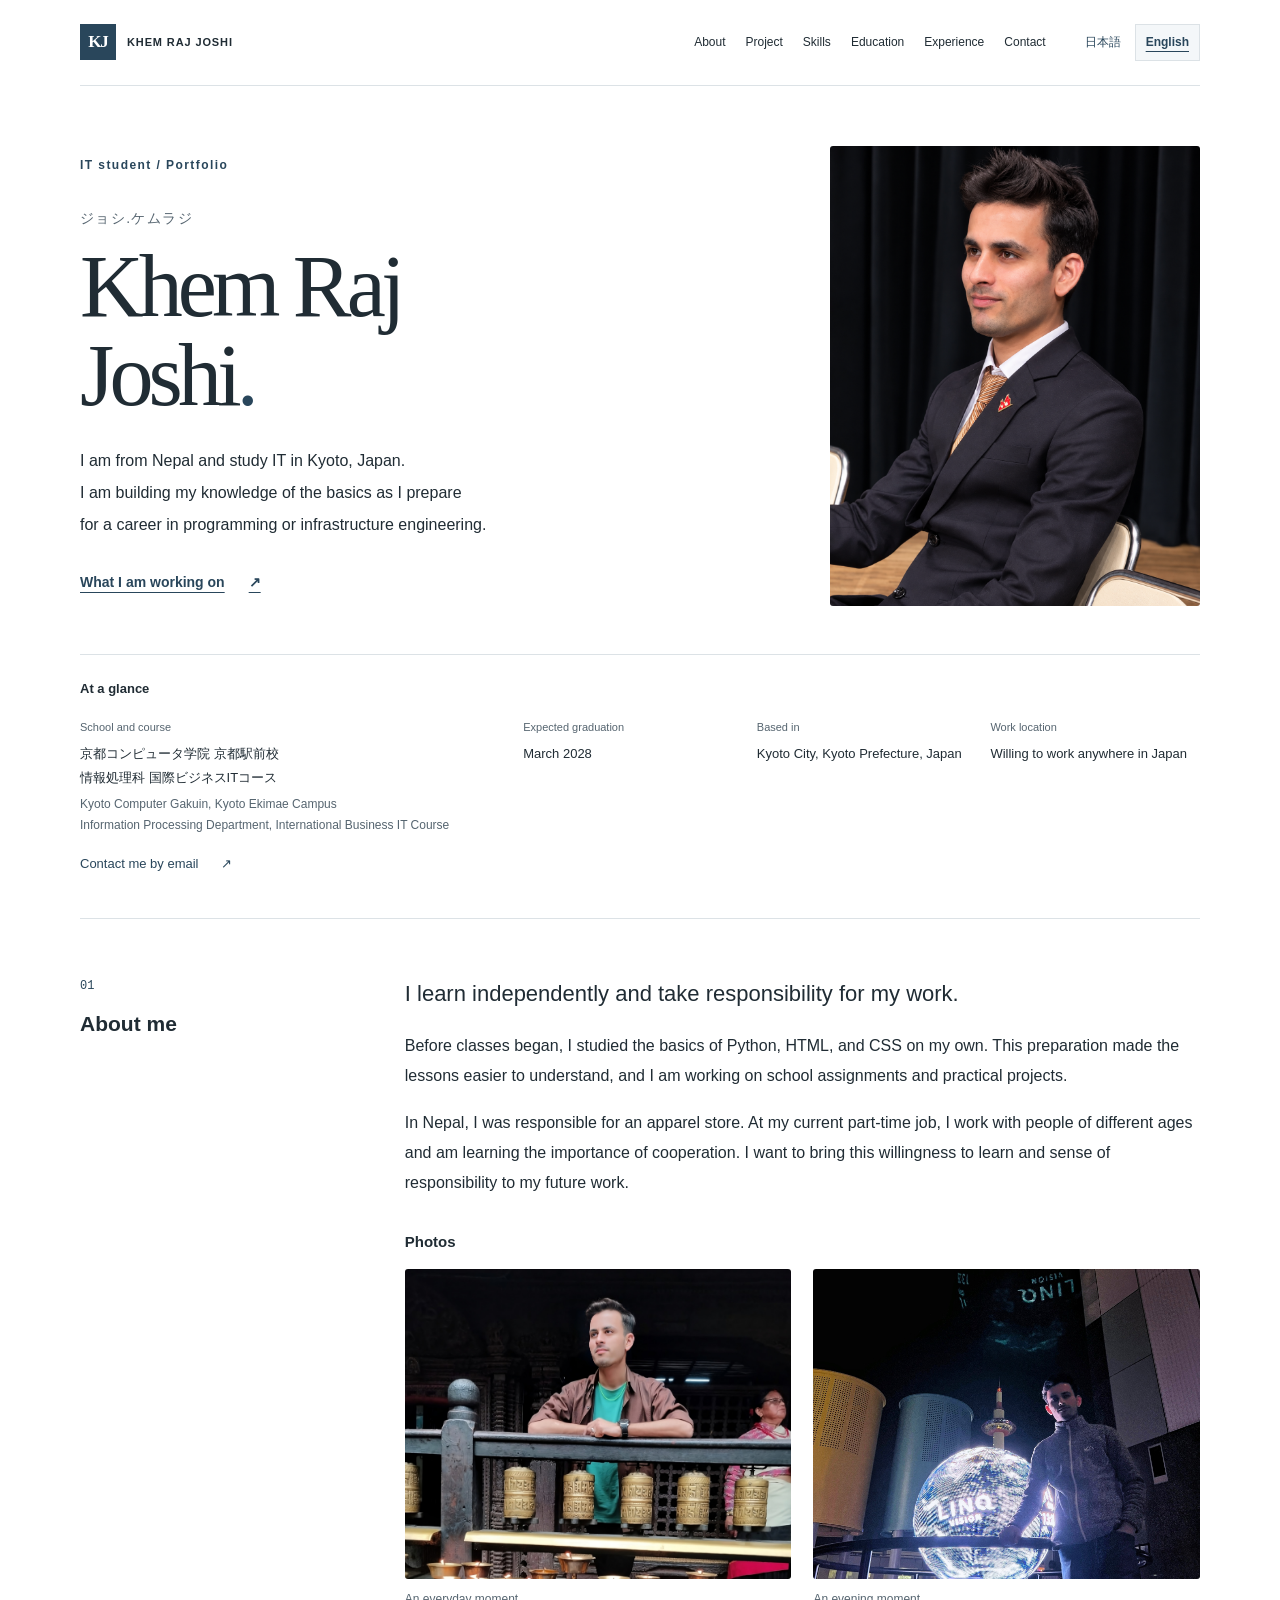
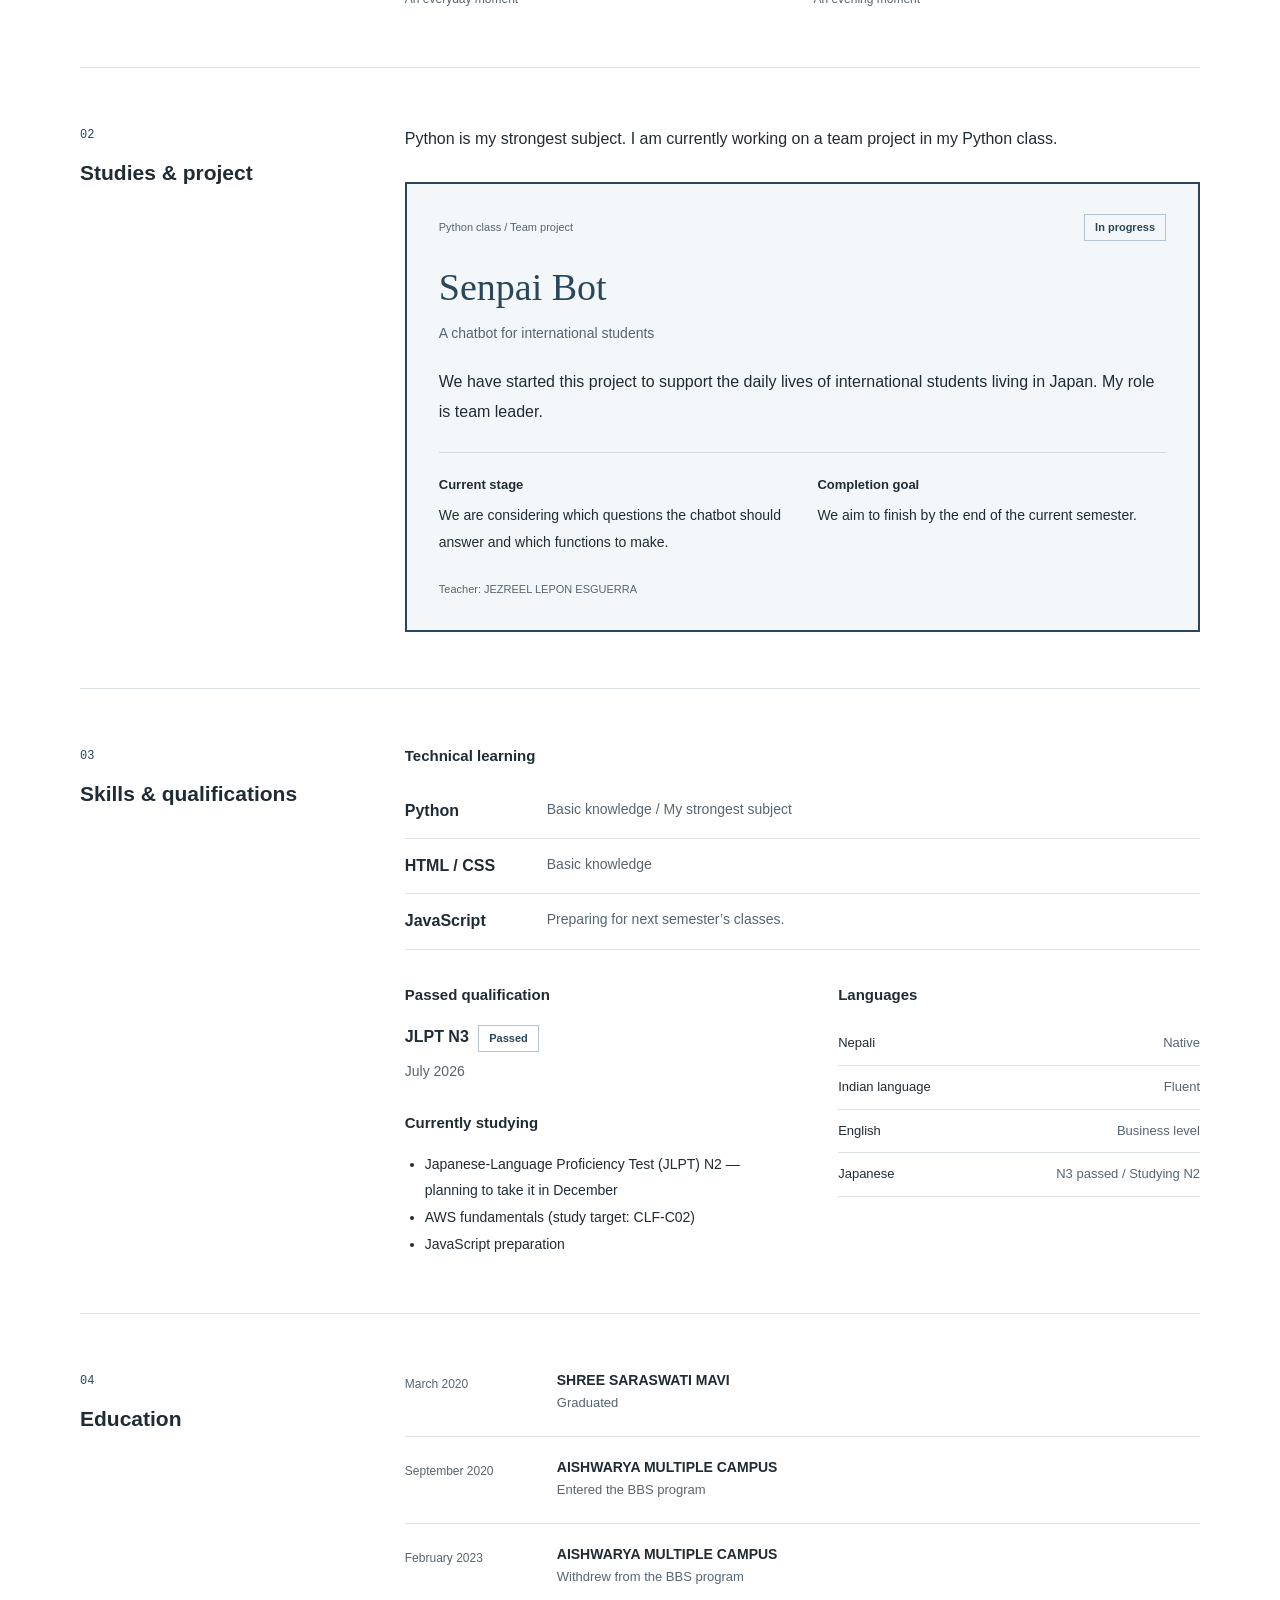
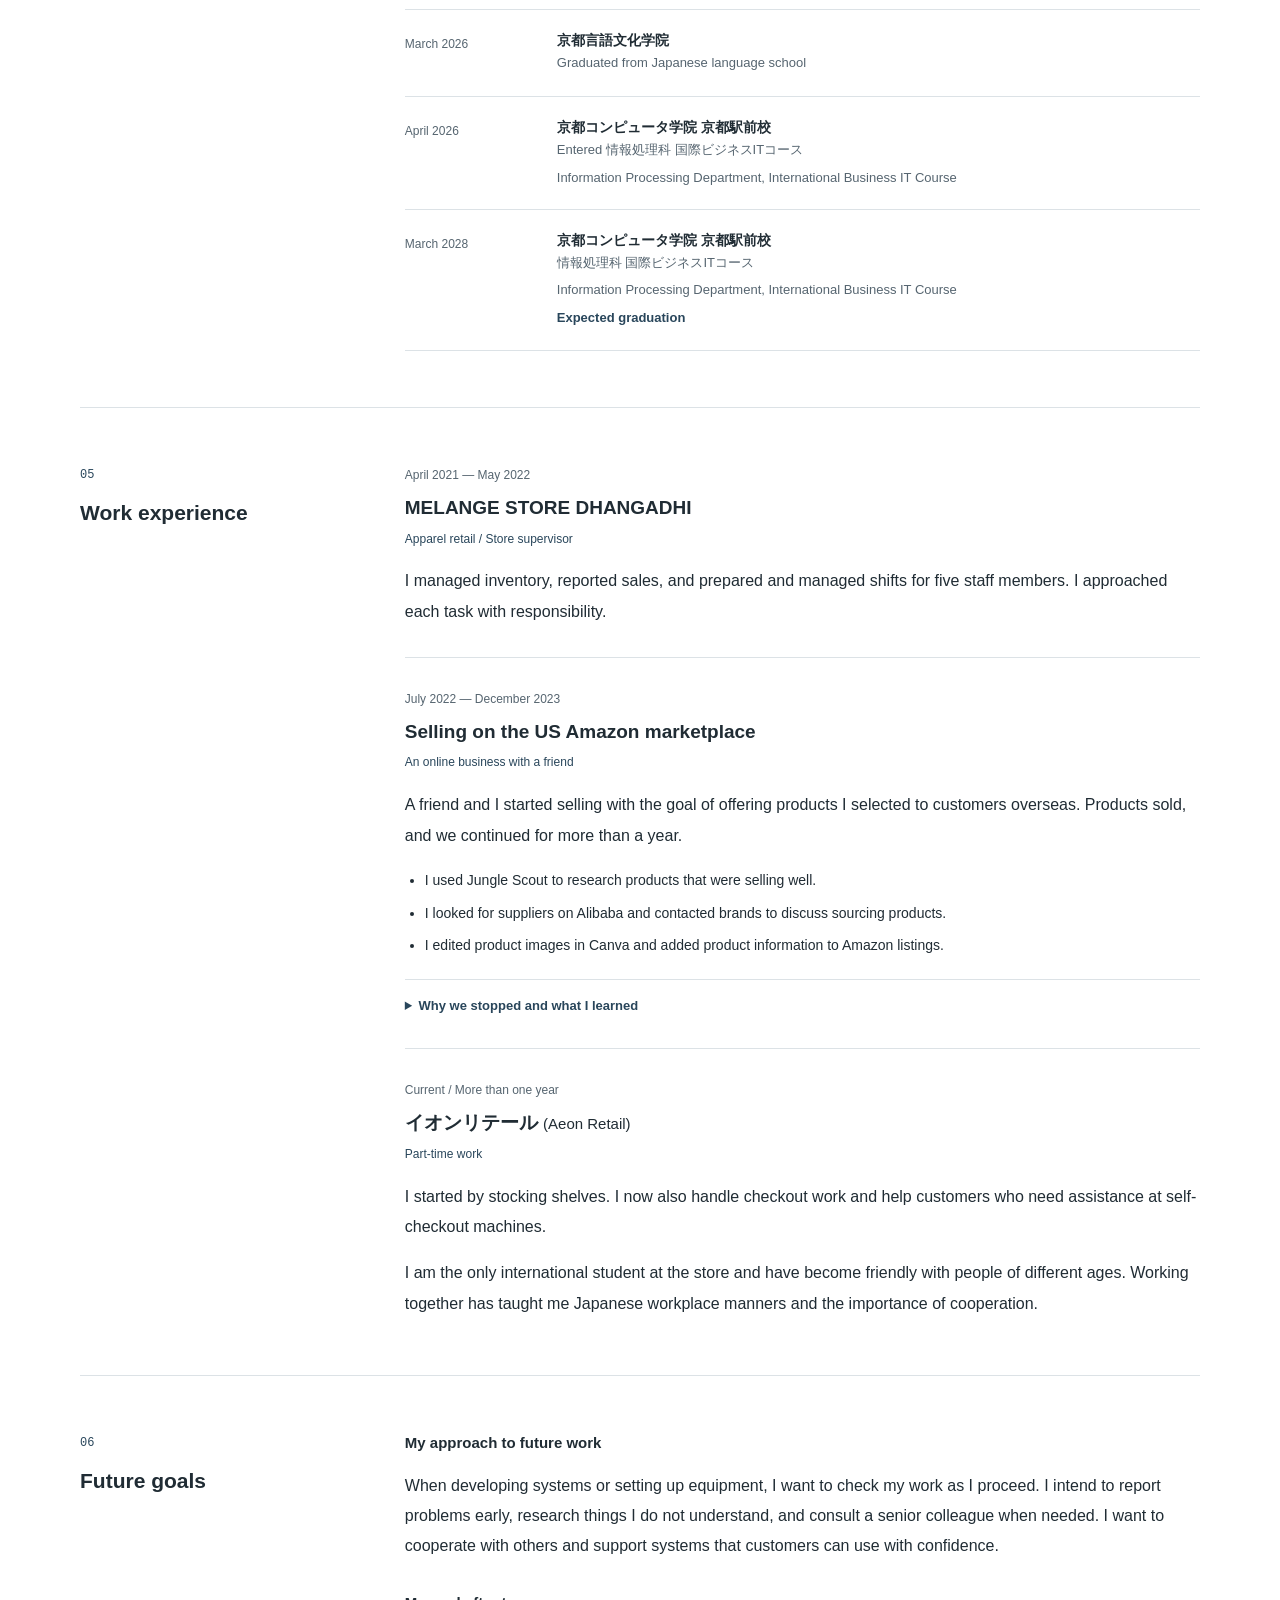
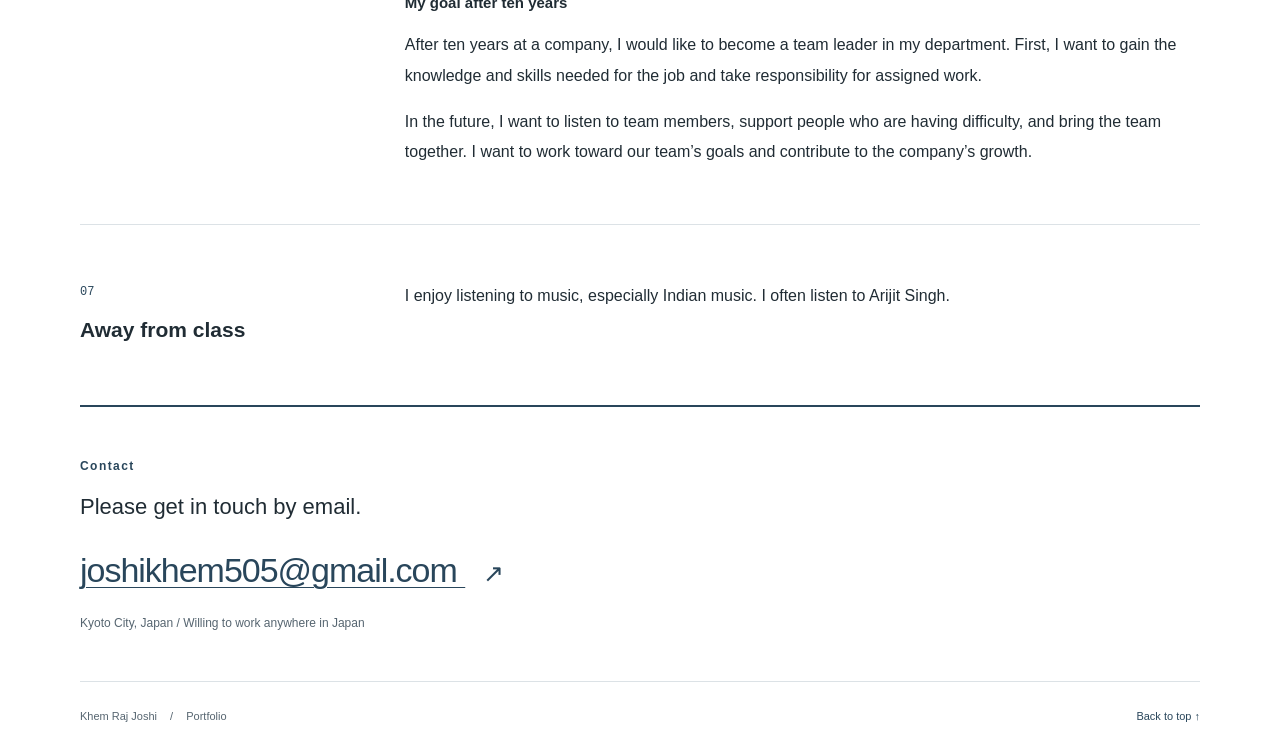
==== english.html @ 2017b7d6 "Add portfolio website" ====
<!DOCTYPE html>
<html lang="en">
<head>
  <meta charset="UTF-8">
  <meta name="viewport" content="width=device-width, initial-scale=1.0">
  <meta name="description" content="Khem Raj Joshi, an IT student in Kyoto. Explore his current learning, Python team project, education, work experience, and career goals.">
  <title>Khem Raj Joshi | Portfolio</title>
  <link rel="icon" href="data:,">
  <link rel="stylesheet" href="style.css">
  <script src="script.js" defer></script>
</head>
<body id="top">
  <a class="skip-link" href="#main">Skip to main content</a>


  <header class="site-header container">
    <a class="site-name" href="#top" aria-label="Khem Raj Joshi: back to top">
      <span class="name-mark" aria-hidden="true">KJ</span>
      <span>KHEM RAJ JOSHI</span>
    </a>
    <div class="header-tools">
      <nav class="language-switch" aria-label="Page language">
        <a href="index.html" lang="ja" hreflang="ja">日本語</a>
        <a href="english.html" lang="en" hreflang="en" aria-current="page">English</a>
      </nav>
      <button class="menu-toggle" type="button" aria-expanded="false" aria-controls="site-navigation">Menu</button>
    </div>
    <nav class="site-nav" id="site-navigation" aria-label="Main navigation">
      <a href="#about">About</a>
      <a href="#project">Project</a>
      <a href="#skills">Skills</a>
      <a href="#education">Education</a>
      <a href="#experience">Experience</a>
      <a href="#contact">Contact</a>
    </nav>
  </header>

  <main id="main" class="container">

    <section class="profile" aria-labelledby="profile-title">
      <div class="profile-introduction">
        <p class="eyebrow">IT student / Portfolio</p>
        <p class="name-reading" lang="ja">ジョシ.ケムラジ</p>
        <h1 id="profile-title">Khem Raj<br>Joshi<span class="name-dot">.</span></h1>
        <p class="profile-description">I am from Nepal and study IT in Kyoto, Japan.<br>I am building my knowledge of the basics as I prepare<br class="desktop-break"> for a career in programming or infrastructure engineering.</p>
        <a class="text-link" href="#project">What I am working on <span aria-hidden="true">↗</span></a>
      </div>

      <figure class="profile-photo">
        <img src="images/profile.png" alt="Khem Raj Joshi wearing a suit" width="1086" height="1448">
      </figure>
    </section>

    <aside class="profile-note" aria-label="Current profile">
      <p class="note-heading">At a glance</p>
      <dl>
        <div><dt>School and course</dt><dd><span lang="ja">京都コンピュータ学院 京都駅前校</span><br><span lang="ja">情報処理科 国際ビジネスITコース</span><span class="school-translation">Kyoto Computer Gakuin, Kyoto Ekimae Campus<br>Information Processing Department, International Business IT Course</span></dd></div>
        <div><dt>Expected graduation</dt><dd><time datetime="2028-03">March 2028</time></dd></div>
        <div><dt>Based in</dt><dd>Kyoto City, Kyoto Prefecture, Japan</dd></div>
        <div><dt>Work location</dt><dd>Willing to work anywhere in Japan</dd></div>
      </dl>
      <a href="#contact" class="profile-contact">Contact me by email <span aria-hidden="true">↗</span></a>
    </aside>


    <section class="section about" id="about" aria-labelledby="about-title">
      <div class="section-heading"><span class="section-number" aria-hidden="true">01</span><h2 id="about-title">About me</h2></div>
      <div class="section-content">
        <p class="section-lead">I learn independently and take responsibility for my work.</p>
        <p>Before classes began, I studied the basics of Python, HTML, and CSS on my own. This preparation made the lessons easier to understand, and I am working on school assignments and practical projects.</p>
        <p>In Nepal, I was responsible for an apparel store. At my current part-time job, I work with people of different ages and am learning the importance of cooperation. I want to bring this willingness to learn and sense of responsibility to my future work.</p>

        <h3 class="subheading photo-heading">Photos</h3>
        <div class="photo-gallery">
          <figure>
            <img src="images/personal-01.jpeg" alt="Khem Raj Joshi standing behind a railing" width="2048" height="1536" loading="lazy">
            <figcaption>An everyday moment</figcaption>
          </figure>
          <figure>
            <img class="night-photo" src="images/personal-02.jpg" alt="Khem Raj Joshi beside an illuminated globe at night" width="1536" height="2048" loading="lazy">
            <figcaption>An evening moment</figcaption>
          </figure>
        </div>
      </div>
    </section>

    <section class="section" id="project" aria-labelledby="project-title">
      <div class="section-heading"><span class="section-number" aria-hidden="true">02</span><h2 id="project-title">Studies &amp; project</h2></div>
      <div class="section-content">
        <p>Python is my strongest subject. I am currently working on a team project in my Python class.</p>

        <article class="project" aria-labelledby="senpai-title">
          <div class="project-top"><p class="project-category">Python class / Team project</p><span class="status-label">In progress</span></div>
          <h3 id="senpai-title">Senpai Bot</h3>
          <p class="project-subtitle">A chatbot for international students</p>
          <p>We have started this project to support the daily lives of international students living in Japan. My role is team leader.</p>
          <div class="project-stages">
            <div><h4>Current stage</h4><p>We are considering which questions the chatbot should answer and which functions to make.</p></div>
            <div><h4>Completion goal</h4><p>We aim to finish by the end of the current semester.</p></div>
          </div>
          <p class="project-teacher">Teacher: JEZREEL LEPON ESGUERRA</p>
        </article>
      </div>
    </section>

    <section class="section" id="skills" aria-labelledby="skills-title">
      <div class="section-heading"><span class="section-number" aria-hidden="true">03</span><h2 id="skills-title">Skills &amp; qualifications</h2></div>
      <div class="section-content">
        <h3 class="subheading">Technical learning</h3>
        <dl class="skill-list">
          <div><dt>Python</dt><dd>Basic knowledge / My strongest subject</dd></div>
          <div><dt>HTML / CSS</dt><dd>Basic knowledge</dd></div>
          <div><dt>JavaScript</dt><dd>Preparing for next semester’s classes.</dd></div>
        </dl>
        <div class="skills-columns">
          <div>

            <h3 class="subheading">Passed qualification</h3>
            <p class="qualification">JLPT N3 <span class="small-label">Passed</span></p>
            <p class="muted"><time datetime="2026-07">July 2026</time></p>
            <h3 class="subheading study-heading">Currently studying</h3>
            <ul class="simple-list"><li>Japanese-Language Proficiency Test (JLPT) N2 — planning to take it in December</li><li>AWS fundamentals (study target: CLF-C02)</li><li>JavaScript preparation</li></ul>
          </div>
          <div>
            <h3 class="subheading">Languages</h3>
            <dl class="language-list">
              <div><dt>Nepali</dt><dd>Native</dd></div>
              <div><dt>Indian language</dt><dd>Fluent</dd></div>
              <div><dt>English</dt><dd>Business level</dd></div>
              <div><dt>Japanese</dt><dd>N3 passed / Studying N2</dd></div>
            </dl>
          </div>
        </div>
      </div>
    </section>

    <section class="section" id="education" aria-labelledby="education-title">
      <div class="section-heading"><span class="section-number" aria-hidden="true">04</span><h2 id="education-title">Education</h2></div>
      <div class="section-content">
        <ol class="education-list">
          <li><time datetime="2020-03">March 2020</time><div><h3>SHREE SARASWATI MAVI</h3><p>Graduated</p></div></li>
          <li><time datetime="2020-09">September 2020</time><div><h3>AISHWARYA MULTIPLE CAMPUS</h3><p>Entered the BBS program</p></div></li>
          <li><time datetime="2023-02">February 2023</time><div><h3>AISHWARYA MULTIPLE CAMPUS</h3><p>Withdrew from the BBS program</p></div></li>
          <li><time datetime="2026-03">March 2026</time><div><h3 lang="ja">京都言語文化学院</h3><p>Graduated from Japanese language school</p></div></li>
          <li><time datetime="2026-04">April 2026</time><div><h3 lang="ja">京都コンピュータ学院 京都駅前校</h3><p>Entered <span lang="ja">情報処理科 国際ビジネスITコース</span></p><p class="school-translation">Information Processing Department, International Business IT Course</p></div></li>
          <li class="education-future"><time datetime="2028-03">March 2028</time><div><h3 lang="ja">京都コンピュータ学院 京都駅前校</h3><p><span lang="ja">情報処理科 国際ビジネスITコース</span></p><p class="school-translation">Information Processing Department, International Business IT Course</p><p><strong>Expected graduation</strong></p></div></li>
        </ol>
      </div>
    </section>


    <section class="section experience" id="experience" aria-labelledby="experience-title">
      <div class="section-heading"><span class="section-number" aria-hidden="true">05</span><h2 id="experience-title">Work experience</h2></div>
      <div class="section-content">
        <article class="experience-item">
          <p class="experience-date"><time datetime="2021-04">April 2021</time> — <time datetime="2022-05">May 2022</time></p>
          <h3>MELANGE STORE DHANGADHI</h3>
          <p class="experience-role">Apparel retail / Store supervisor</p>
          <p>I managed inventory, reported sales, and prepared and managed shifts for five staff members. I approached each task with responsibility.</p>
        </article>
        <article class="experience-item">
          <p class="experience-date"><time datetime="2022-07">July 2022</time> — <time datetime="2023-12">December 2023</time></p>
          <h3>Selling on the US Amazon marketplace</h3>
          <p class="experience-role">An online business with a friend</p>
          <p>A friend and I started selling with the goal of offering products I selected to customers overseas. Products sold, and we continued for more than a year.</p>
          <ul class="business-actions">
            <li>I used Jungle Scout to research products that were selling well.</li>
            <li>I looked for suppliers on Alibaba and contacted brands to discuss sourcing products.</li>
            <li>I edited product images in Canva and added product information to Amazon listings.</li>
          </ul>
          <details class="experience-details">
            <summary>Why we stopped and what I learned</summary>
            <p>The payment method we used in Nepal at that time had a limit on dollar payments. This made it difficult to continue sourcing products, so we stopped selling.</p>
            <p>I learned the importance of researching unfamiliar things myself and taking action.</p>
          </details>
        </article>
        <article class="experience-item">
          <p class="experience-date">Current / More than one year</p>
          <h3><span lang="ja">イオンリテール</span> <span class="employer-translation">(Aeon Retail)</span></h3>
          <p class="experience-role">Part-time work</p>
          <p>I started by stocking shelves. I now also handle checkout work and help customers who need assistance at self-checkout machines.</p>
          <p>I am the only international student at the store and have become friendly with people of different ages. Working together has taught me Japanese workplace manners and the importance of cooperation.</p>
        </article>
      </div>
    </section>

    <section class="section" id="goals" aria-labelledby="goals-title">
      <div class="section-heading"><span class="section-number" aria-hidden="true">06</span><h2 id="goals-title">Future goals</h2></div>
      <div class="section-content goals">
        <div><h3 class="subheading">My approach to future work</h3><p>When developing systems or setting up equipment, I want to check my work as I proceed. I intend to report problems early, research things I do not understand, and consult a senior colleague when needed. I want to cooperate with others and support systems that customers can use with confidence.</p></div>
        <div><h3 class="subheading">My goal after ten years</h3><p>After ten years at a company, I would like to become a team leader in my department. First, I want to gain the knowledge and skills needed for the job and take responsibility for assigned work.</p><p>In the future, I want to listen to team members, support people who are having difficulty, and bring the team together. I want to work toward our team’s goals and contribute to the company’s growth.</p></div>
      </div>
    </section>

    <section class="section hobby" aria-labelledby="hobby-title">
      <div class="section-heading"><span class="section-number" aria-hidden="true">07</span><h2 id="hobby-title">Away from class</h2></div>
      <div class="section-content"><p>I enjoy listening to music, especially Indian music. I often listen to Arijit Singh.</p></div>
    </section>


    <section class="contact" id="contact" aria-labelledby="contact-title">
      <div><p class="eyebrow">Contact</p><h2 id="contact-title">Please get in touch by email.</h2></div>
      <a class="contact-email" href="mailto:joshikhem505@gmail.com">joshikhem505@gmail.com <span aria-hidden="true">↗</span></a>
      <p class="contact-location">Kyoto City, Japan / Willing to work anywhere in Japan</p>
    </section>
  </main>

  <footer class="site-footer container"><p>Khem Raj Joshi <span aria-hidden="true">/</span> Portfolio</p><a href="#top">Back to top <span aria-hidden="true">↑</span></a></footer>
</body>
</html>
---- style.css ----
:root {
  --accent: #29465b;
  --text: #202c34;
  --muted: #566570;
  --line: #dce2e6;
  --soft: #f4f7f9;
}

* {
  box-sizing: border-box;
}

html {
  scroll-padding-top: 24px;
}

body {
  margin: 0;
  color: var(--text);
  background: #fff;
  font-family: -apple-system, BlinkMacSystemFont, "Segoe UI", "Hiragino Kaku Gothic ProN", "Yu Gothic", Meiryo, sans-serif;
  font-size: 16px;
  line-height: 1.9;
  overflow-wrap: anywhere;
}

a {
  color: var(--accent);
  text-underline-offset: 5px;
}

a:hover {
  text-decoration-thickness: 2px;
}

a:focus-visible, button:focus-visible, summary:focus-visible {
  outline: 3px solid var(--accent);
  outline-offset: 5px;
}

button {
  font: inherit;
}

h1, h2, h3, h4, p, dl {
  margin: 0;
}

h2, h3, h4 {
  line-height: 1.5;
}

p + p {
  margin-top: 16px;
}

ul, ol {
  margin: 0;
}

.container {
  width: 88%;
  max-width: 1120px;
  margin: 0 auto;
}

.muted {
  color: var(--muted);
  font-size: 14px;
}

.eyebrow {
  color: var(--accent);
  font-size: 12px;
  font-weight: 650;
  letter-spacing: 0.12em;
}

.skip-link {
  position: absolute;
  top: -100px;
  left: 16px;
  padding: 10px 18px;
  background: #fff;
  border: 2px solid var(--accent);
  z-index: 10;
}

.skip-link:focus {
  top: 12px;
}


.site-header {
  display: flex;
  align-items: center;
  gap: 28px;
  padding: 24px 0;
  border-bottom: 1px solid var(--line);
}

.site-name {
  display: flex;
  align-items: center;
  gap: 11px;
  color: var(--text);
  font-size: 11px;
  font-weight: 700;
  letter-spacing: 0.08em;
  text-decoration: none;
}

.name-mark {
  display: inline-flex;
  align-items: center;
  justify-content: center;
  width: 36px;
  height: 36px;
  background: var(--accent);
  color: #fff;
  font-family: Georgia, serif;
  font-size: 17px;
  letter-spacing: -1px;
}

.header-tools {
  display: flex;
  align-items: center;
  gap: 16px;
  order: 3;
}

.language-switch {
  display: flex;
  gap: 3px;
  align-items: center;
  font-size: 12px;
  white-space: nowrap;
}

.language-switch a {
  padding: 6px 10px;
  text-decoration: none;
  border: 1px solid transparent;
}

.language-switch a[aria-current="page"] {
  background: var(--soft);
  border-color: var(--line);
  text-decoration: underline;
  font-weight: 700;
}

.site-nav {
  display: flex;
  flex-wrap: wrap;
  gap: 20px;
  margin-left: auto;
  font-size: 12px;
}

.site-nav a {
  color: var(--text);
  text-decoration: none;
}

.site-nav a:hover {
  text-decoration: underline;
}

.menu-toggle {
  display: none;
  border: 1px solid var(--line);
  background: #fff;
  color: var(--text);
  padding: 6px 10px;
  cursor: pointer;
}


.profile {
  display: flex;
  gap: 10%;
  align-items: center;
  padding: 60px 0 48px;
}

.profile-introduction {
  flex: 1;
  min-width: 0;
}

.profile-photo {
  flex: 0 0 33%;
  margin: 0;
}

.profile-photo img {
  display: block;
  width: 100%;
  height: 460px;
  object-fit: cover;
  object-position: center 25%;
  border-radius: 3px;
}

.name-reading {
  margin-top: 28px;
  color: var(--muted);
  font-size: 14px;
  letter-spacing: 0.1em;
}

h1 {
  margin: 10px 0 24px;
  font-family: Georgia, "Times New Roman", serif;
  font-size: 88px;
  font-weight: 400;
  line-height: 1.02;
  letter-spacing: -0.055em;
}

.name-dot {
  color: var(--accent);
}

.profile-description {
  font-size: 16px;
  line-height: 2;
}

.text-link {
  display: inline-flex;
  align-items: center;
  gap: 24px;
  margin-top: 28px;
  font-size: 14px;
  font-weight: 600;
}

.profile-note {
  border-top: 1px solid var(--line);
  padding: 22px 0 0;
  margin-bottom: 40px;
}

.note-heading {
  font-size: 13px;
  font-weight: 700;
  margin-bottom: 16px;
}

.profile-note dl {
  display: flex;
  flex-wrap: wrap;
  gap: 24px;
}

.profile-note dl > div {
  flex: 1;
  min-width: 0;
}

.profile-note dl > div:first-child {
  flex: 2;
}

.profile-note dt {
  color: var(--muted);
  font-size: 11px;
  margin-bottom: 4px;
}

.profile-note dd {
  margin: 0;
  font-size: 13px;
  line-height: 1.8;
}

.profile-contact {
  display: inline-flex;
  gap: 22px;
  padding-top: 17px;
  font-size: 13px;
  text-decoration: none;
}

.school-translation {
  display: block;
  margin-top: 5px;
  color: var(--muted);
  font-size: 12px;
  line-height: 1.7;
}


.section {
  display: flex;
  gap: 6%;
  border-top: 1px solid var(--line);
  padding: 56px 0;
}

.section-heading {
  flex: 0 0 23%;
}

.section-number {
  display: block;
  margin-bottom: 10px;
  color: var(--accent);
  font-family: "Courier New", monospace;
  font-size: 12px;
}

.section-heading h2 {
  font-size: 21px;
  font-weight: 600;
}

.section-content {
  flex: 1;
  min-width: 0;
}

.section-lead {
  font-size: 22px;
  line-height: 1.7;
  font-weight: 500;
  margin-bottom: 18px;
}

.subheading {
  font-size: 15px;
  font-weight: 650;
  margin-bottom: 16px;
}


.photo-heading {
  margin-top: 32px;
}

.photo-gallery {
  display: flex;
  gap: 22px;
}

.photo-gallery figure {
  flex: 1;
  min-width: 0;
  margin: 0;
}

.photo-gallery img {
  display: block;
  width: 100%;
  height: 310px;
  object-fit: cover;
  border-radius: 3px;
}

.photo-gallery .night-photo {
  object-position: center 62%;
}

.photo-gallery figcaption {
  margin-top: 9px;
  color: var(--muted);
  font-size: 12px;
}


.project {
  margin-top: 28px;
  padding: 30px 32px;
  background: var(--soft);
  border: 2px solid var(--accent);
}

.project-top {
  display: flex;
  justify-content: space-between;
  align-items: center;
  gap: 16px;
}

.project-category {
  font-size: 11px;
  color: var(--muted);
}

.status-label, .small-label {
  display: inline-block;
  padding: 2px 10px;
  border: 1px solid #b7c5cf;
  font-size: 11px;
  font-weight: 600;
  color: var(--accent);
  white-space: nowrap;
}

.project h3 {
  margin-top: 18px;
  color: var(--accent);
  font-family: Georgia, serif;
  font-size: 38px;
  font-weight: 400;
}

.project-subtitle {
  margin: 4px 0 20px;
  font-size: 14px;
  color: var(--muted);
}

.project-stages {
  display: flex;
  gap: 30px;
  border-top: 1px solid #d1dbe2;
  padding-top: 22px;
  margin-top: 24px;
}

.project-stages > div {
  flex: 1;
}

.project-stages h4 {
  font-size: 13px;
  margin-bottom: 8px;
}

.project-stages p {
  font-size: 14px;
  line-height: 1.9;
}

.project-teacher {
  margin-top: 24px;
  font-size: 11px;
  color: var(--muted);
}


.skill-list > div {
  display: flex;
  gap: 22px;
  padding: 12px 0;
  border-bottom: 1px solid var(--line);
}

.skill-list dt {
  flex: 0 0 120px;
  font-weight: 600;
}

.skill-list dd {
  flex: 1;
  margin: 0;
  color: var(--muted);
  font-size: 14px;
}

.skills-columns {
  display: flex;
  gap: 9%;
  margin-top: 34px;
}

.skills-columns > div {
  flex: 1;
  min-width: 0;
}

.qualification {
  font-size: 16px;
  font-weight: 600;
}

.qualification .small-label {
  margin-left: 5px;
  vertical-align: middle;
}

.qualification + p {
  margin-top: 5px;
}

.study-heading {
  margin-top: 28px;
}

.simple-list, .business-actions {
  padding-left: 20px;
  font-size: 14px;
}

.language-list > div {
  display: flex;
  justify-content: space-between;
  gap: 12px;
  padding: 9px 0;
  border-bottom: 1px solid var(--line);
  font-size: 13px;
}

.language-list dd {
  margin: 0;
  color: var(--muted);
  text-align: right;
}


.education-list {
  padding: 0;
  list-style: none;
}

.education-list li {
  display: flex;
  gap: 24px;
  padding: 20px 0;
  border-bottom: 1px solid var(--line);
}

.education-list li:first-child {
  padding-top: 0;
}

.education-list time {
  flex: 0 0 128px;
  padding-top: 3px;
  color: var(--muted);
  font-size: 12px;
}

.education-list h3 {
  font-size: 14px;
  font-weight: 600;
}

.education-list p {
  color: var(--muted);
  font-size: 13px;
}

.education-list p + p {
  margin-top: 4px;
}

.education-future strong {
  color: var(--accent);
  font-weight: 600;
}

.experience-item + .experience-item {
  border-top: 1px solid var(--line);
  margin-top: 30px;
  padding-top: 30px;
}

.experience-date {
  color: var(--muted);
  font-size: 12px;
}

.experience-item h3 {
  font-size: 19px;
  margin-top: 7px;
  font-weight: 600;
}

.experience-role {
  font-size: 12px;
  color: var(--accent);
  margin: 5px 0 16px;
}

.employer-translation {
  font-weight: 400;
  font-size: 15px;
}

.business-actions {
  margin-top: 16px;
}

.business-actions li + li {
  margin-top: 6px;
}

.experience-details {
  margin-top: 20px;
  border-top: 1px solid var(--line);
  padding-top: 14px;
}

summary {
  color: var(--accent);
  font-size: 13px;
  font-weight: 600;
  cursor: pointer;
}

.experience-details p {
  font-size: 14px;
  margin-top: 14px;
}

.goals > div + div {
  margin-top: 30px;
}

.hobby {
  padding-bottom: 60px;
}


.contact {
  padding: 48px 0 46px;
  border-top: 2px solid var(--accent);
}

.contact h2 {
  margin-top: 12px;
  font-size: 22px;
  font-weight: 500;
}

.contact-email {
  display: inline-block;
  margin-top: 22px;
  font-size: 34px;
  line-height: 1.5;
  letter-spacing: -0.03em;
  text-decoration-thickness: 1px;
}

.contact-email span {
  display: inline-block;
  margin-left: 18px;
  font-size: 25px;
}

.contact-location {
  margin-top: 16px;
  color: var(--muted);
  font-size: 12px;
}

.site-footer {
  display: flex;
  justify-content: space-between;
  align-items: center;
  gap: 18px;
  border-top: 1px solid var(--line);
  padding: 24px 0;
  font-size: 11px;
  color: var(--muted);
}

.site-footer p span {
  margin: 0 10px;
}

.site-footer a {
  text-decoration: none;
}
@media (max-width: 1000px) {
  .site-header {
    flex-wrap: wrap;
    gap: 18px;
  }
  .header-tools {
    margin-left: auto;
    order: 2;
  }
  .site-nav {
    order: 3;
    flex-basis: 100%;
    margin-left: 0;
    gap: 22px;
  }
  .profile {
    gap: 7%;
    padding: 62px 0;
  }
  h1 {
    font-size: 76px;
  }
  .profile-photo {
    flex-basis: 37%;
  }
  .profile-photo img {
    height: 390px;
  }
  .profile-note dl > div, .profile-note dl > div:first-child {
    flex: 1 1 calc(50% - 12px);
  }
  .section-heading {
    flex-basis: 21%;
  }
  .section-heading h2 {
    font-size: 19px;
  }
  .desktop-break {
    display: none;
  }
}
@media (max-width: 640px) {
  .container {
    width: 88%;
  }
  .site-header {
    padding: 17px 0;
    gap: 16px 10px;
  }
  .site-name {
    font-size: 9px;
    gap: 8px;
  }
  .name-mark {
    width: 30px;
    height: 32px;
    font-size: 15px;
  }
  .header-tools {
    gap: 8px;
  }
  .language-switch {
    font-size: 11px;
    gap: 0;
  }
  .language-switch a {
    padding: 5px 7px;
  }
  .menu-toggle {
    font-size: 11px;
  }
  .site-nav {
    gap: 12px 20px;
    font-size: 12px;
    padding: 6px 0;
  }
  .has-menu-toggle .menu-toggle {
    display: inline-block;
  }
  .has-menu-toggle .site-nav {
    display: none;
  }
  .has-menu-toggle .site-nav.is-open {
    display: flex;
  }
  .profile {
    flex-direction: column;
    align-items: stretch;
    gap: 38px;
    padding: 46px 0;
  }
  .name-reading {
    margin-top: 22px;
    font-size: 12px;
  }
  h1 {
    font-size: 68px;
  }
  .profile-description {
    font-size: 15px;
  }
  .profile-photo {
    flex-basis: auto;
    width: 100%;
    max-width: 380px;
    align-self: center;
  }
  .profile-photo img {
    height: auto;
  }
  .profile-note dl {
    gap: 18px 20px;
  }
  .profile-note dl > div {
    flex: 1 1 calc(50% - 10px);
  }
  .profile-note dl > div:first-child {
    flex: 0 0 100%;
  }
  .photo-gallery {
    flex-direction: column;
    gap: 24px;
  }
  .photo-gallery img {
    height: 330px;
  }
  .section {
    flex-direction: column;
    gap: 24px;
    padding: 36px 0;
  }
  .section-heading {
    display: flex;
    gap: 14px;
    align-items: baseline;
  }
  .section-number {
    margin-bottom: 0;
  }
  .section-heading h2 {
    font-size: 21px;
  }
  .section-lead {
    font-size: 20px;
  }
  .project {
    padding: 24px 20px;
  }
  .project-top {
    align-items: flex-start;
  }
  .project-category {
    max-width: 65%;
  }
  .project h3 {
    font-size: 36px;
  }
  .project-stages, .skills-columns {
    flex-direction: column;
    gap: 26px;
  }
  .skill-list > div {
    gap: 16px;
  }
  .skill-list dt {
    flex-basis: 94px;
    font-size: 14px;
  }
  .language-list > div {
    font-size: 14px;
  }
  .education-list li {
    flex-direction: column;
    gap: 6px;
    padding: 17px 0;
  }
  .education-list time {
    flex-basis: auto;
    padding-top: 0;
  }
  .contact {
    padding: 36px 0;
  }
  .contact h2 {
    font-size: 20px;
  }
  .contact-email {
    font-size: 23px;
  }
  .contact-email span {
    margin-left: 8px;
    font-size: 20px;
  }
  .site-footer {
    align-items: flex-start;
    font-size: 10px;
  }
}
@media print {
  body {
    font-size: 11pt;
    line-height: 1.65;
  }
  .container {
    width: 100%;
    max-width: none;
  }
  .site-header, .site-footer, .skip-link, .text-link, .profile-contact {
    display: none;
  }
  .profile {
    padding: 0 0 24px;
    gap: 7%;
  }
  .profile-photo {
    flex-basis: 25%;
  }
  .profile-photo img {
    height: 220px;
  }
  h1 {
    font-size: 48px;
  }
  .section {
    padding: 22px 0;
  }
  .project {
    background: #fff;
    padding: 18px;
  }
  .project, .education-list li, .experience-item, .contact {
    break-inside: avoid;
  }
  .contact-email {
    font-size: 22px;
  }
}
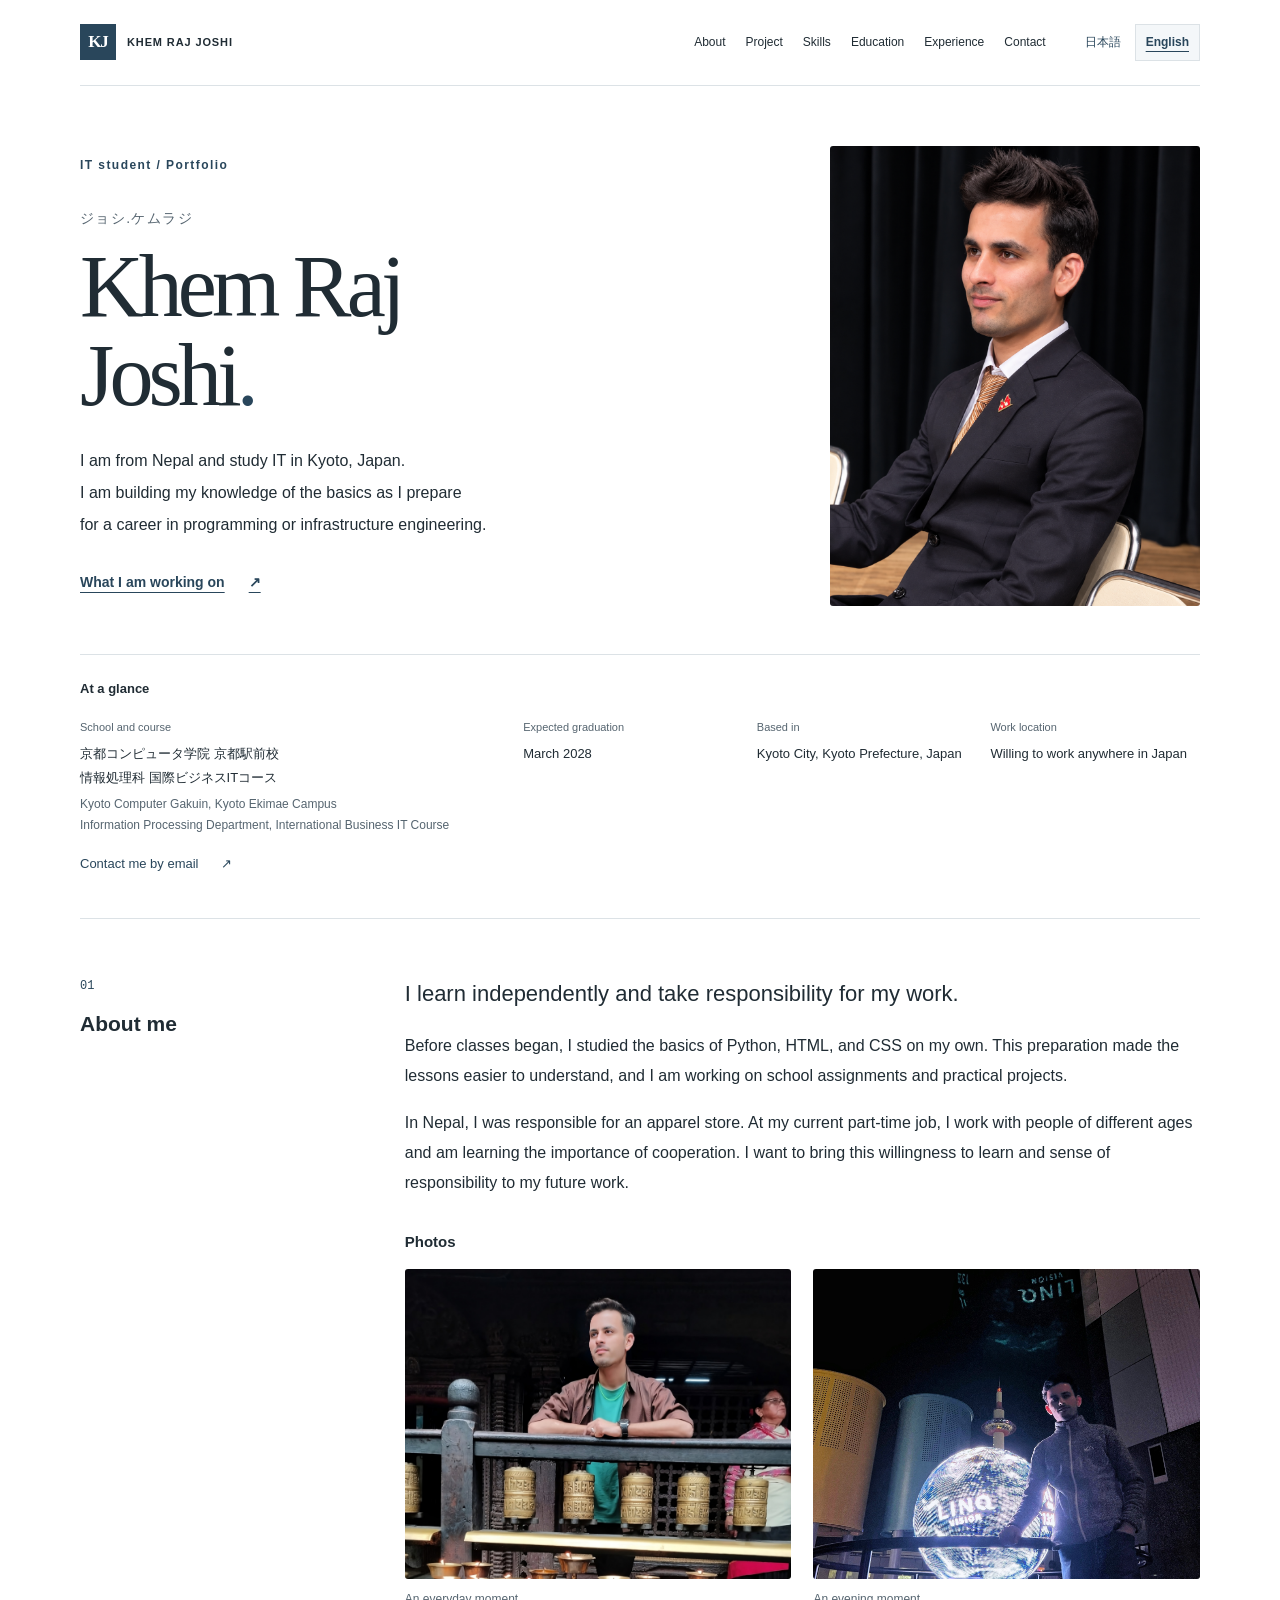
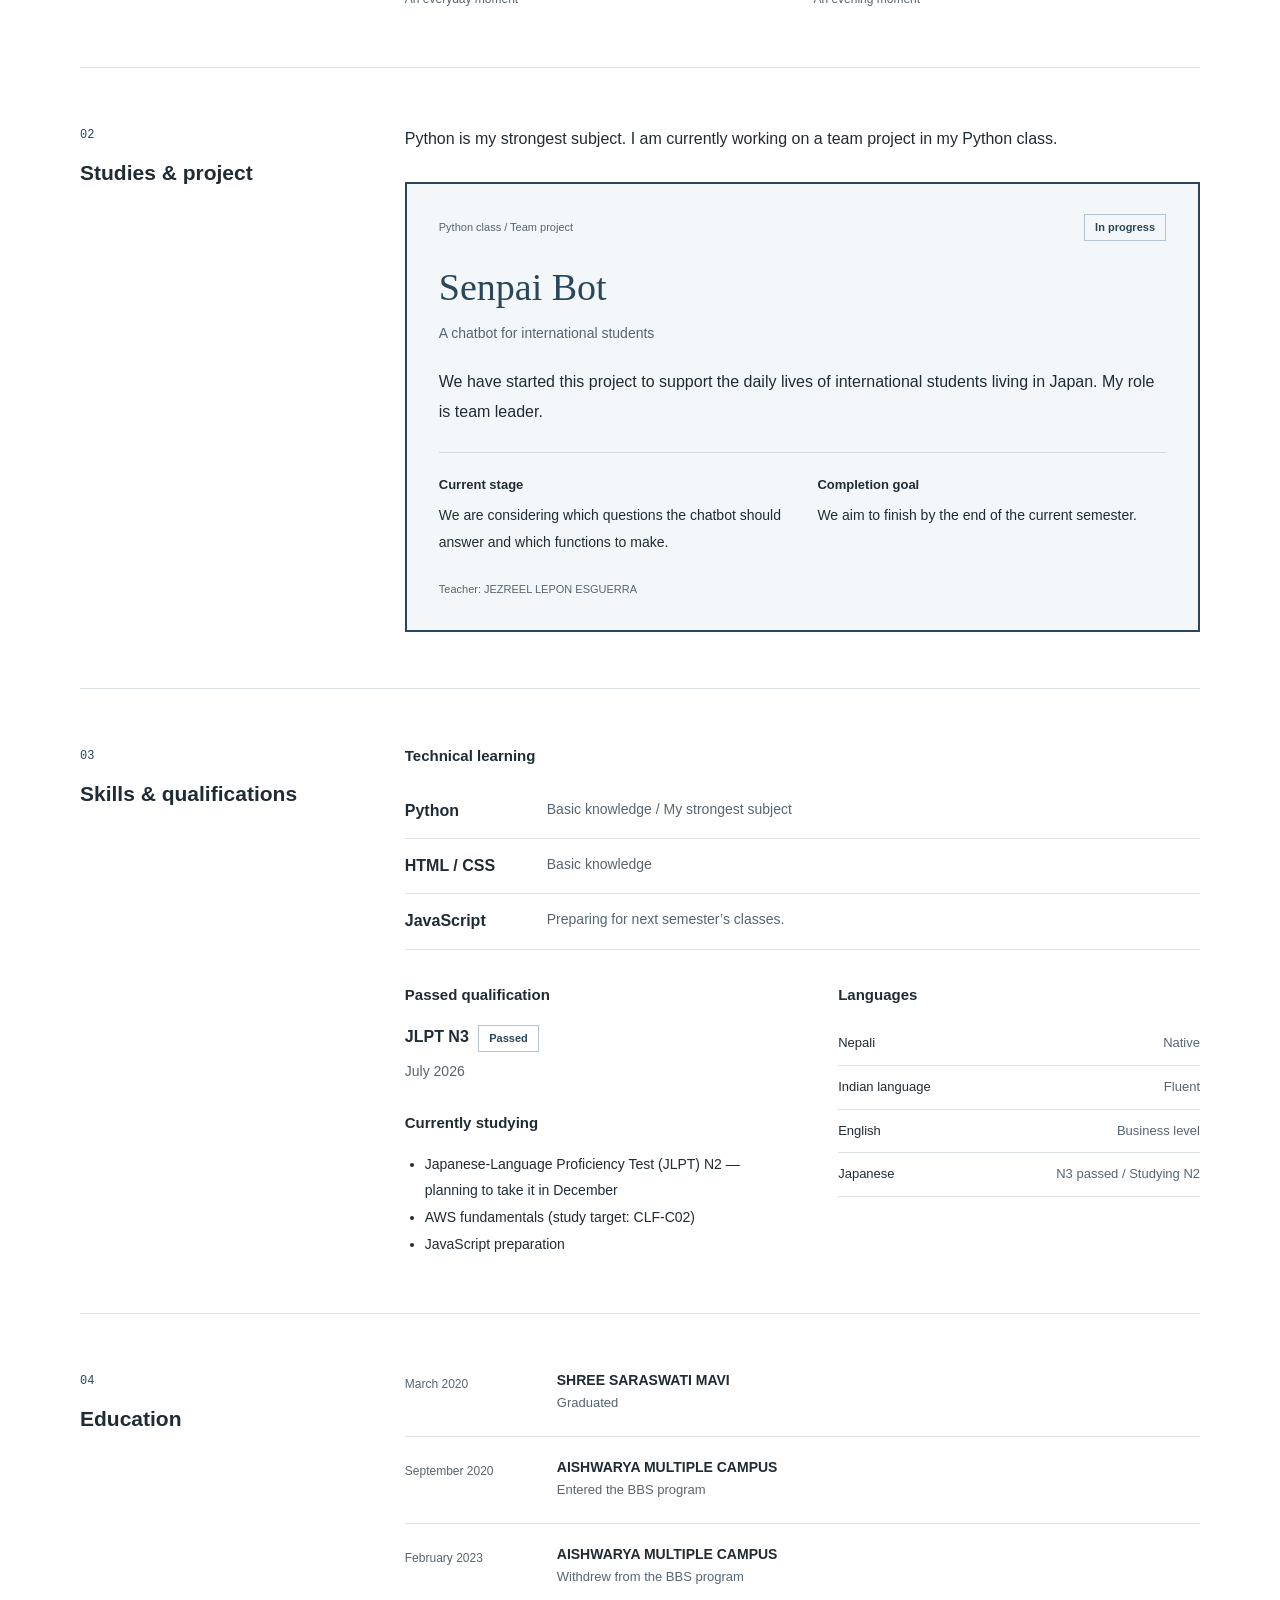
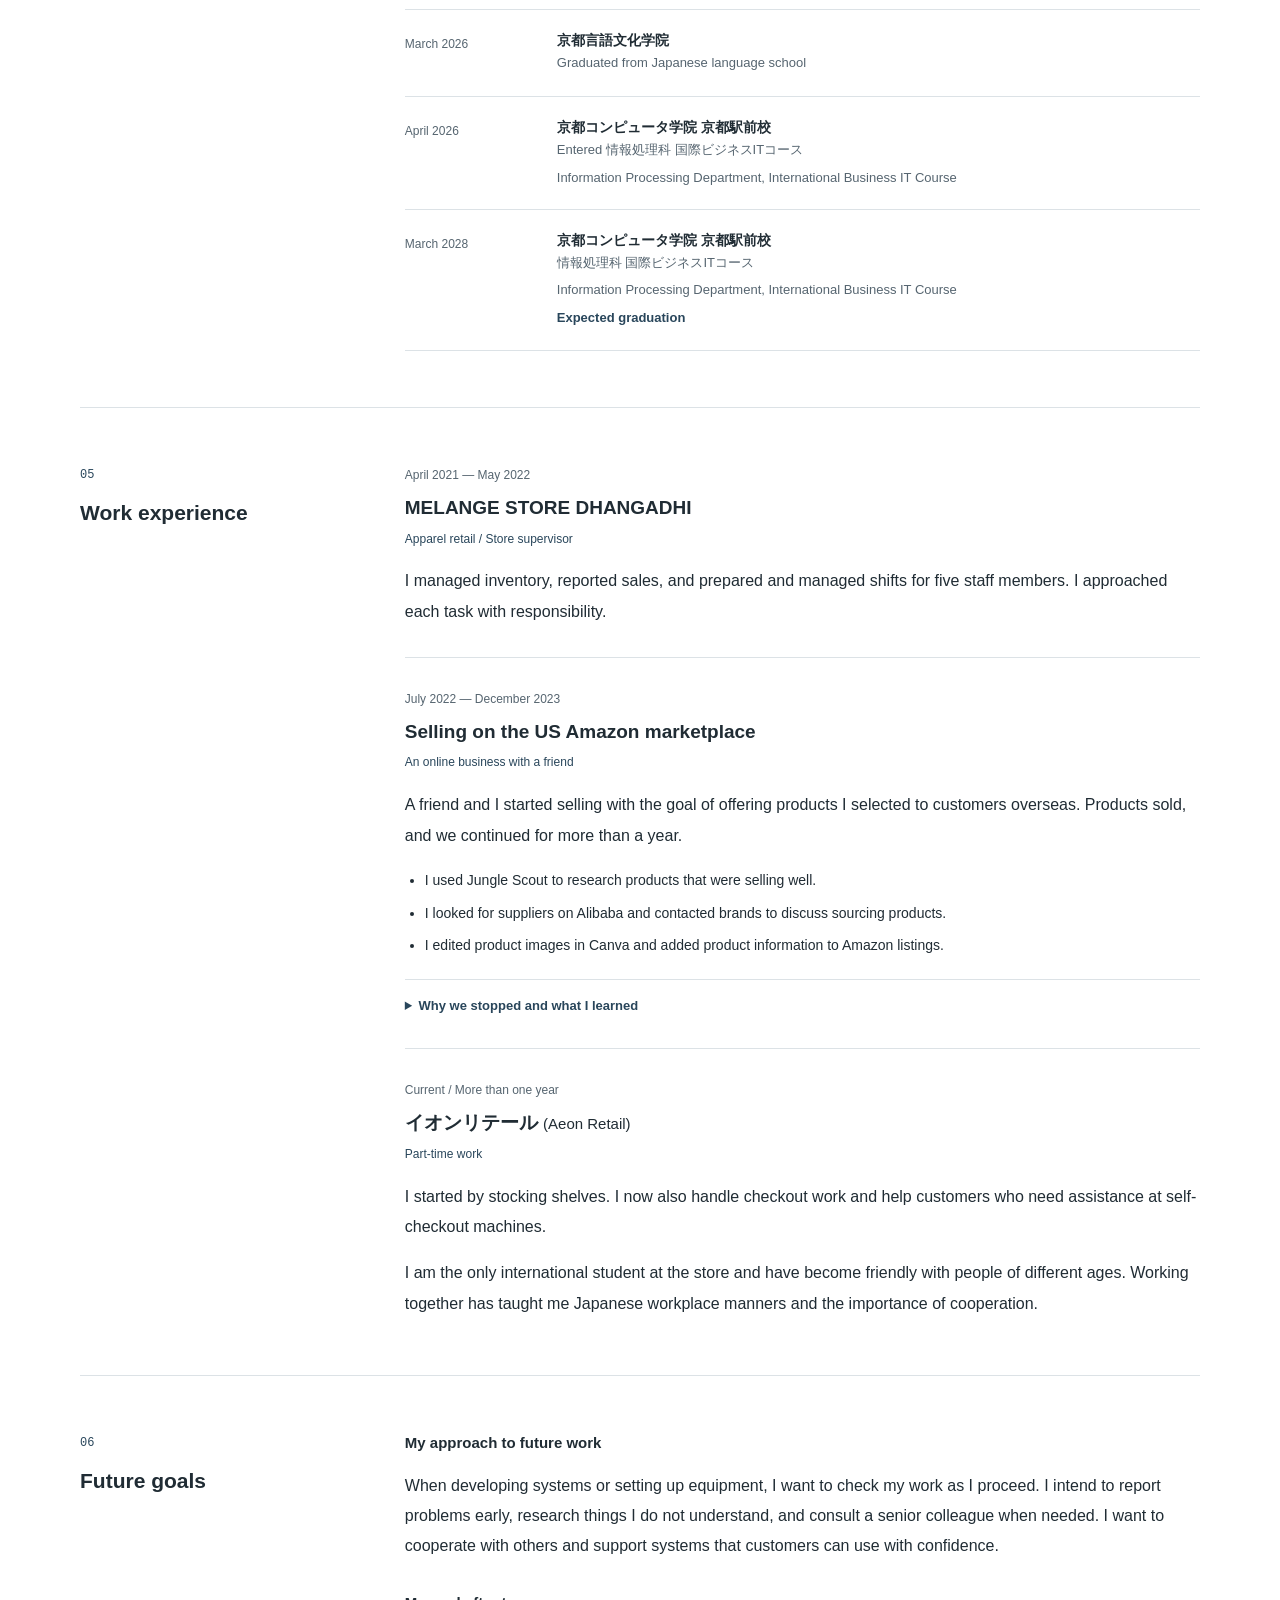
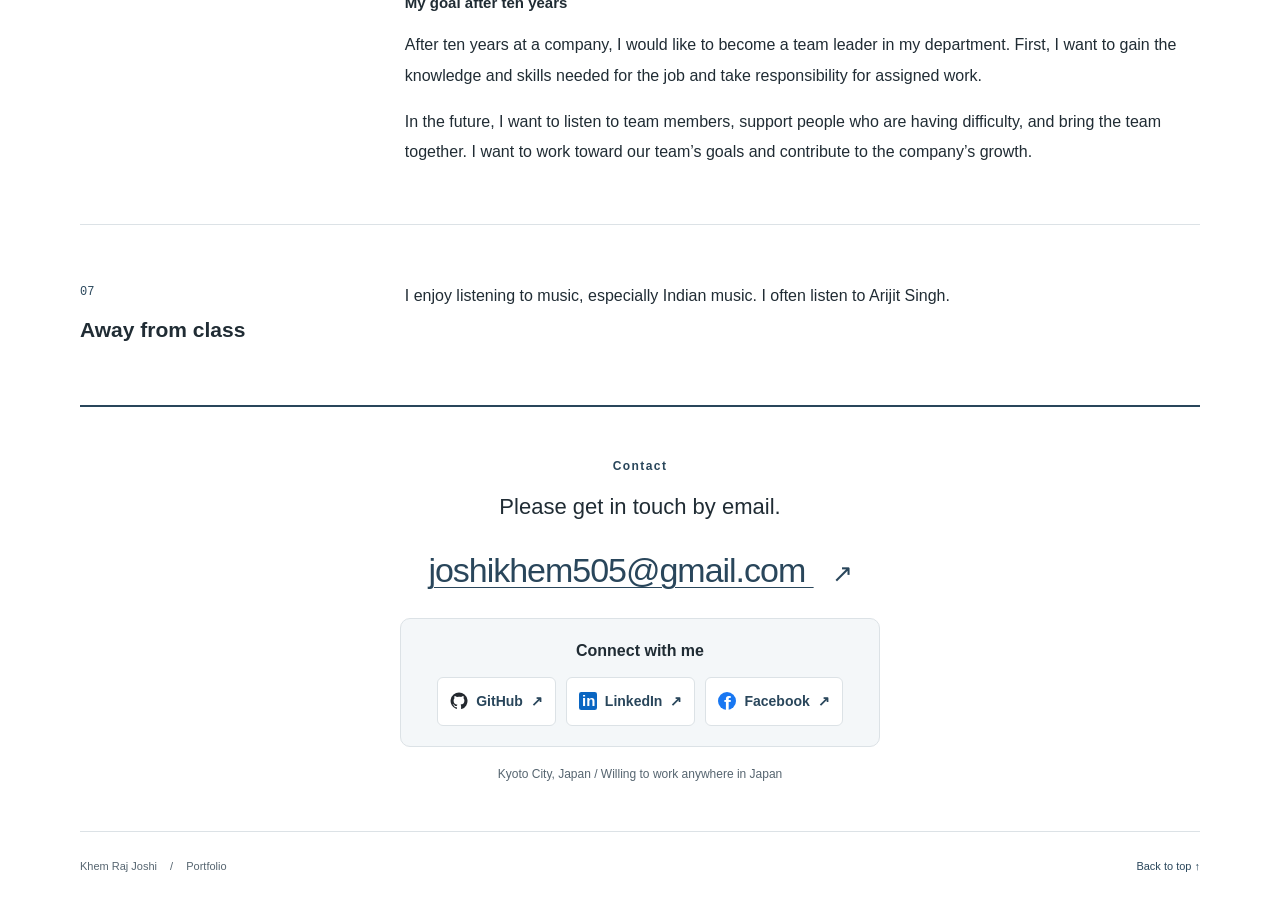
==== commit fe2737f8: "Add social media links to portfolio website" ====
--- a/english.html
+++ b/english.html
@@ -201,6 +201,24 @@
     <section class="contact" id="contact" aria-labelledby="contact-title">
       <div><p class="eyebrow">Contact</p><h2 id="contact-title">Please get in touch by email.</h2></div>
       <a class="contact-email" href="mailto:joshikhem505@gmail.com">joshikhem505@gmail.com <span aria-hidden="true">↗</span></a>
+      <!-- Social media links -->
+      <div class="connect-box">
+        <h3>Connect with me</h3>
+        <div class="social-links">
+          <a class="contact-social" href="https://github.com/khemrajjoshi" target="_blank" rel="noopener noreferrer">
+            <img class="contact-social-icon" src="images/github.svg" alt="">
+            GitHub <span aria-hidden="true">↗</span>
+          </a>
+          <a class="contact-social" href="https://www.linkedin.com/in/khem-raj-joshi-532546408" target="_blank" rel="noopener noreferrer">
+            <img class="contact-social-icon" src="images/linkedin.svg" alt="">
+            LinkedIn <span aria-hidden="true">↗</span>
+          </a>
+          <a class="contact-social" href="https://www.facebook.com/profile.php?id=61587278374022" target="_blank" rel="noopener noreferrer">
+            <img class="contact-social-icon" src="images/facebook.svg" alt="">
+            Facebook <span aria-hidden="true">↗</span>
+          </a>
+        </div>
+      </div>
       <p class="contact-location">Kyoto City, Japan / Willing to work anywhere in Japan</p>
     </section>
   </main>
--- a/style.css
+++ b/style.css
@@ -620,6 +620,7 @@
 .contact {
   padding: 48px 0 46px;
   border-top: 2px solid var(--accent);
+  text-align: center;
 }
 
 .contact h2 {
@@ -643,6 +644,52 @@
   font-size: 25px;
 }
 
+/* Small box for the social media links */
+.connect-box {
+  max-width: 480px;
+  margin: 22px auto 0;
+  padding: 20px;
+  background: var(--soft);
+  border: 1px solid var(--line);
+  border-radius: 10px;
+}
+
+.connect-box h3 {
+  margin-bottom: 14px;
+  font-size: 16px;
+}
+
+/* Keep the links together and let them wrap on small screens */
+.social-links {
+  display: flex;
+  flex-wrap: wrap;
+  justify-content: center;
+  gap: 10px;
+}
+
+.contact-social {
+  display: inline-flex;
+  align-items: center;
+  gap: 8px;
+  padding: 10px 12px;
+  background: #fff;
+  border: 1px solid var(--line);
+  border-radius: 6px;
+  font-size: 14px;
+  font-weight: 600;
+  text-decoration: none;
+}
+
+.contact-social:hover {
+  background: #e7eef3;
+  border-color: var(--accent);
+}
+
+.contact-social-icon {
+  width: 18px;
+  height: 18px;
+}
+
 .contact-location {
   margin-top: 16px;
   color: var(--muted);
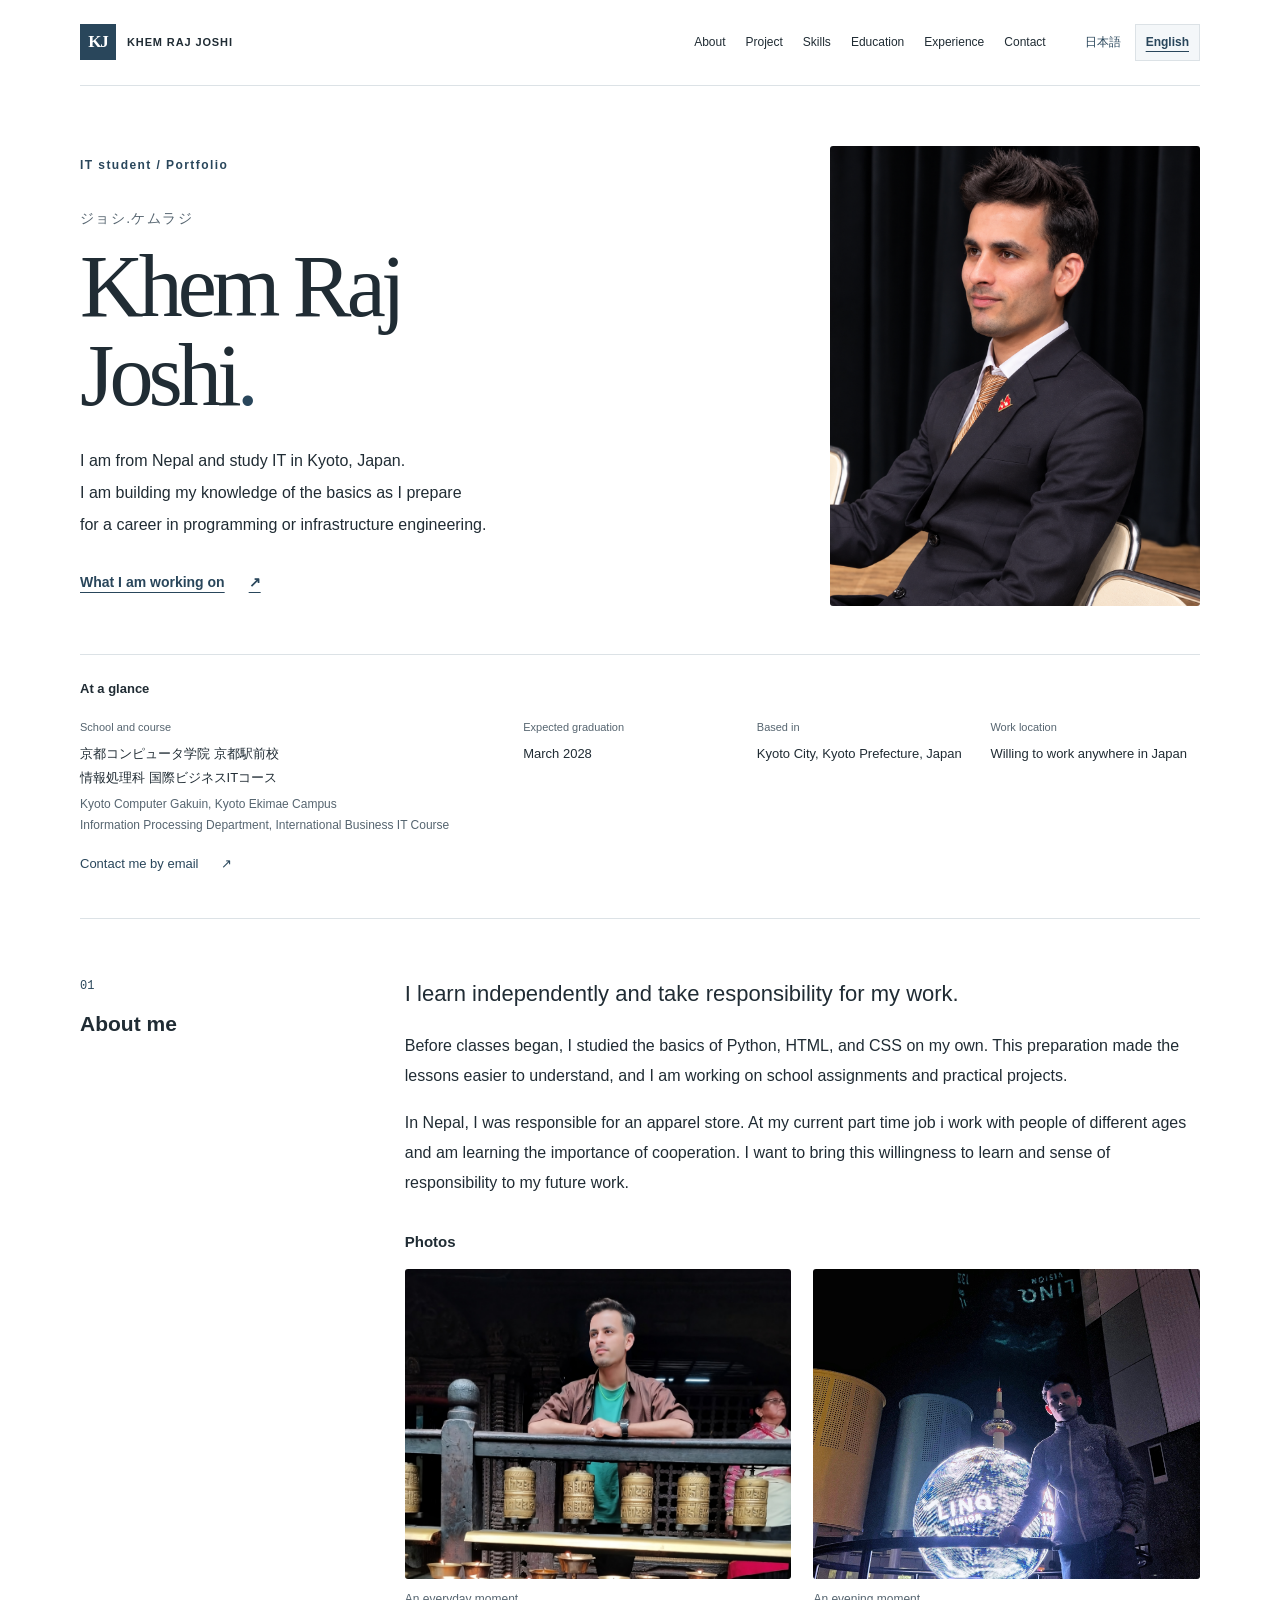
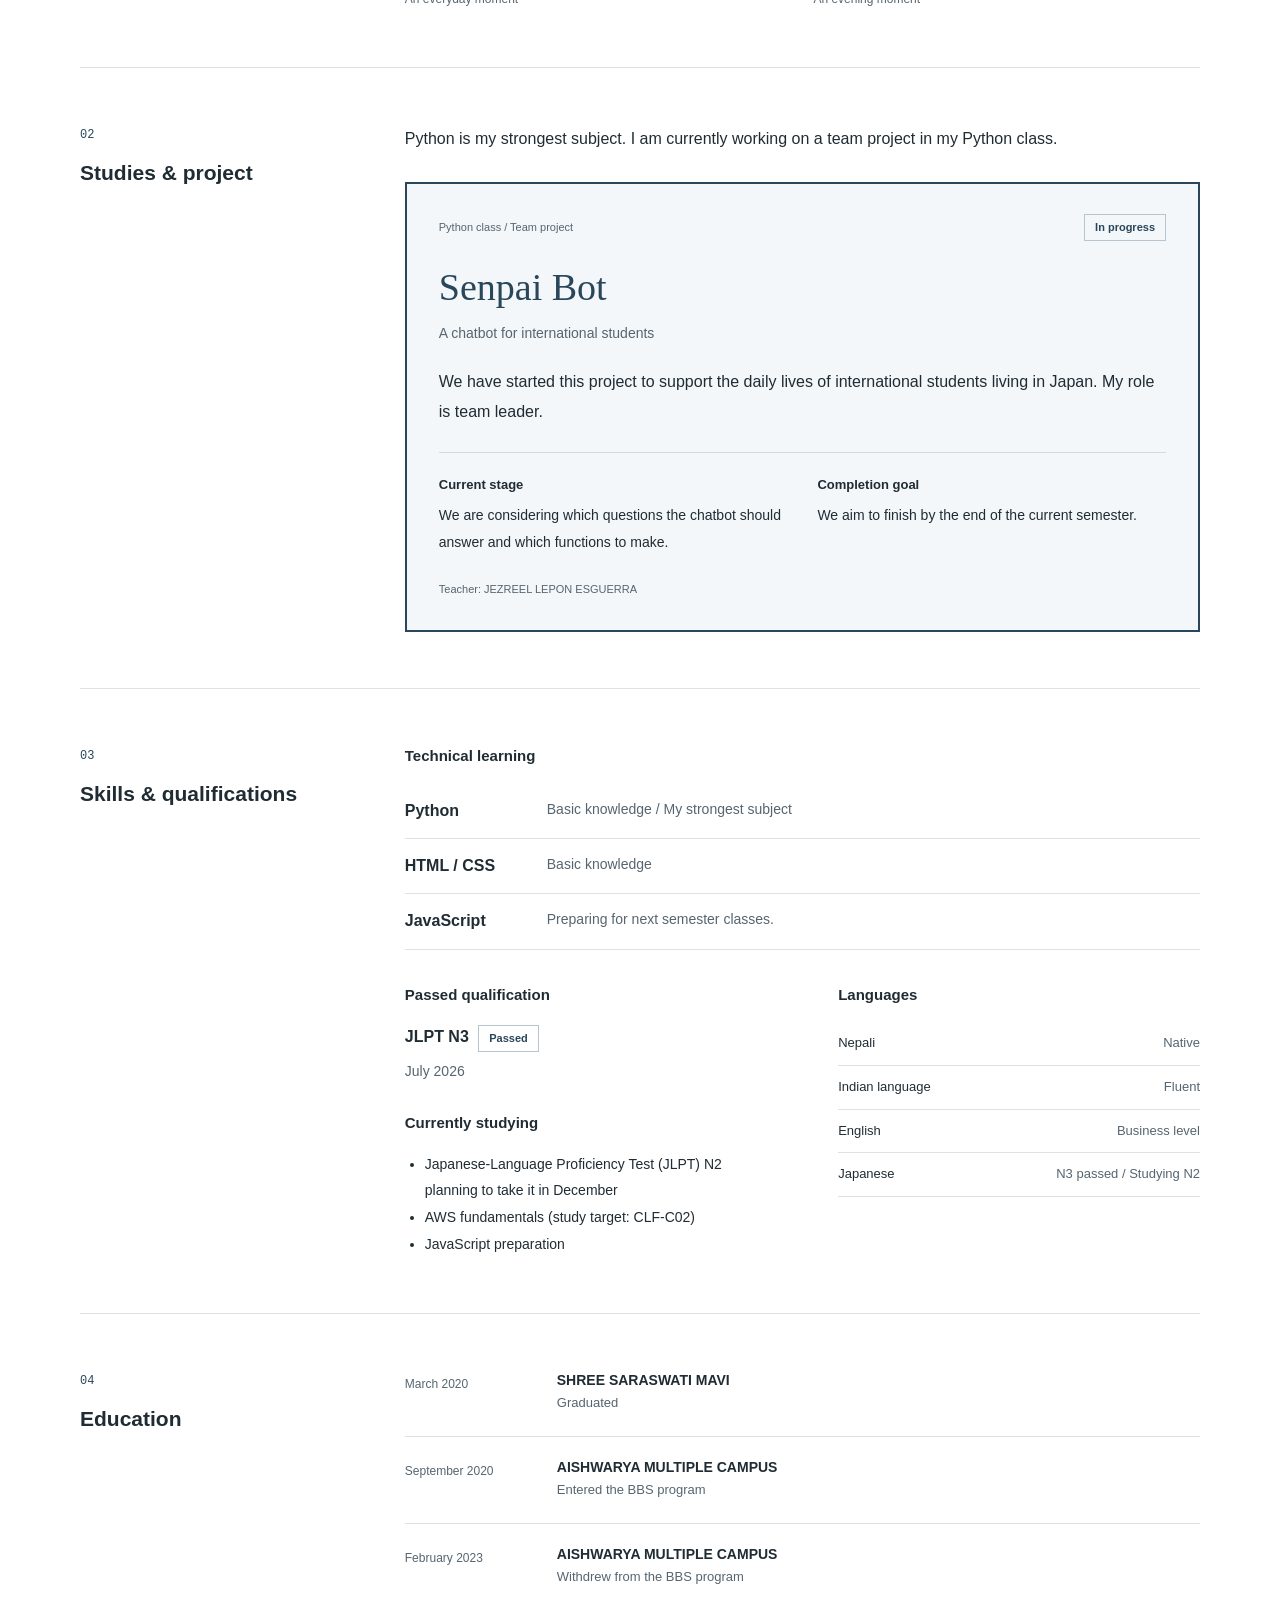
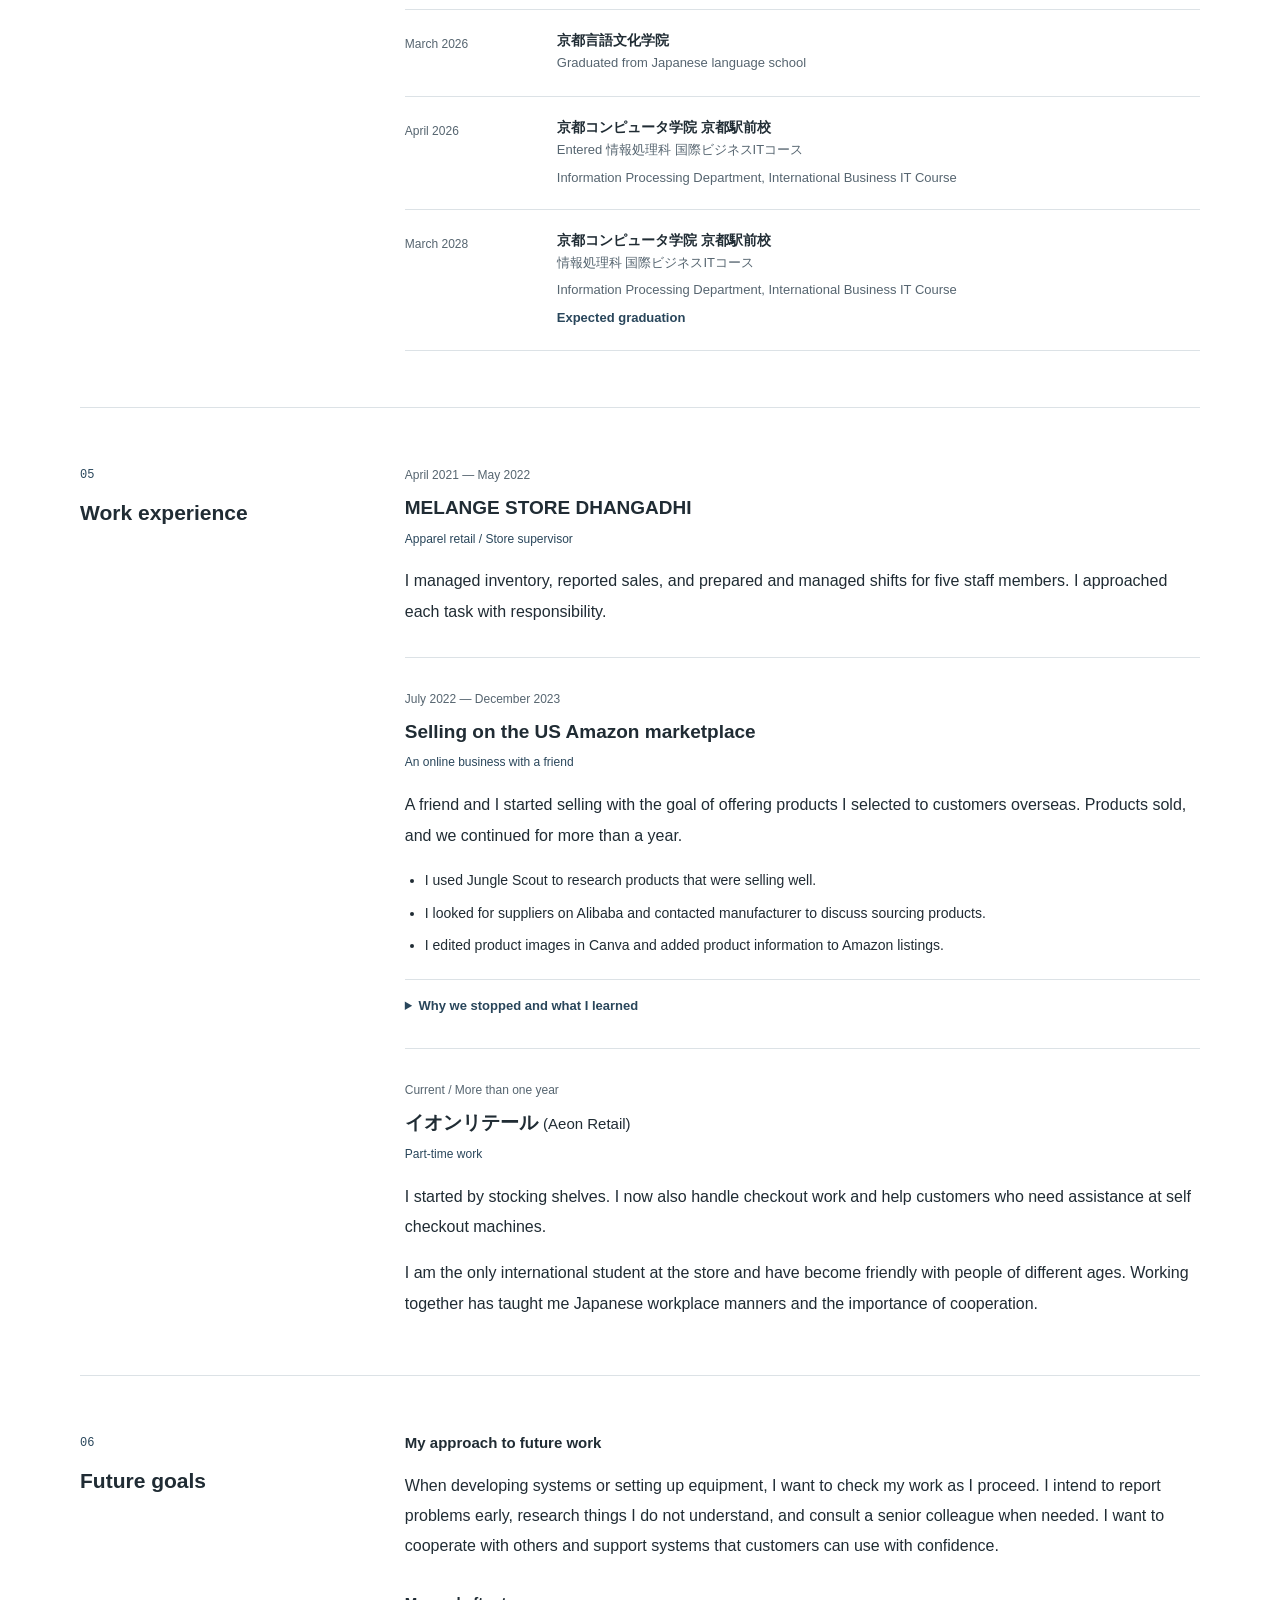
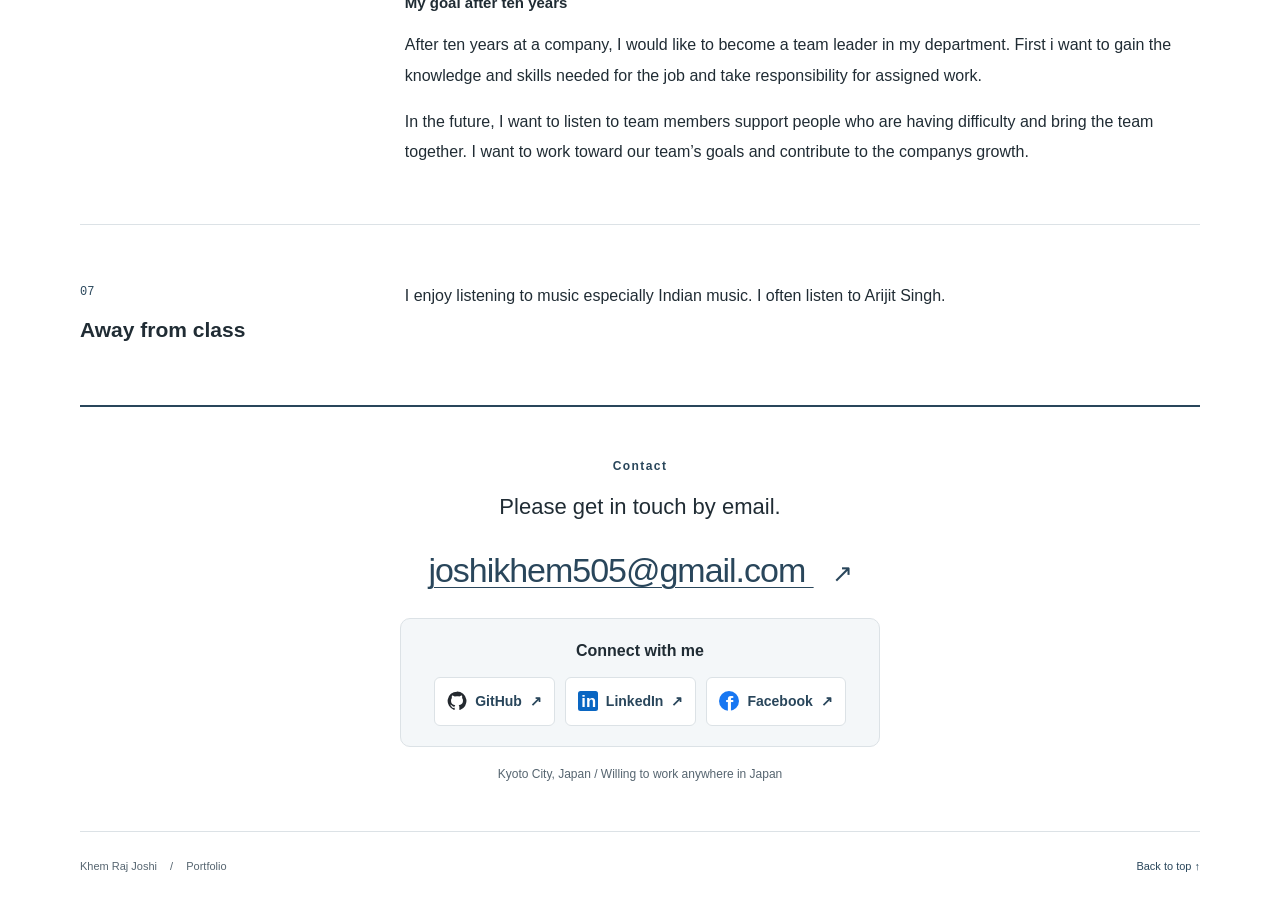
==== commit 275dda5f: "error changes" ====
--- a/english.html
+++ b/english.html
@@ -11,7 +11,6 @@
 </head>
 <body id="top">
   <a class="skip-link" href="#main">Skip to main content</a>
-
 
   <header class="site-header container">
     <a class="site-name" href="#top" aria-label="Khem Raj Joshi: back to top">
@@ -68,7 +67,7 @@
       <div class="section-content">
         <p class="section-lead">I learn independently and take responsibility for my work.</p>
         <p>Before classes began, I studied the basics of Python, HTML, and CSS on my own. This preparation made the lessons easier to understand, and I am working on school assignments and practical projects.</p>
-        <p>In Nepal, I was responsible for an apparel store. At my current part-time job, I work with people of different ages and am learning the importance of cooperation. I want to bring this willingness to learn and sense of responsibility to my future work.</p>
+        <p>In Nepal, I was responsible for an apparel store. At my current part time job i work with people of different ages and am learning the importance of cooperation. I want to bring this willingness to learn and sense of responsibility to my future work.</p>
 
         <h3 class="subheading photo-heading">Photos</h3>
         <div class="photo-gallery">
@@ -110,7 +109,7 @@
         <dl class="skill-list">
           <div><dt>Python</dt><dd>Basic knowledge / My strongest subject</dd></div>
           <div><dt>HTML / CSS</dt><dd>Basic knowledge</dd></div>
-          <div><dt>JavaScript</dt><dd>Preparing for next semester’s classes.</dd></div>
+          <div><dt>JavaScript</dt><dd>Preparing for next semester classes.</dd></div>
         </dl>
         <div class="skills-columns">
           <div>
@@ -119,7 +118,7 @@
             <p class="qualification">JLPT N3 <span class="small-label">Passed</span></p>
             <p class="muted"><time datetime="2026-07">July 2026</time></p>
             <h3 class="subheading study-heading">Currently studying</h3>
-            <ul class="simple-list"><li>Japanese-Language Proficiency Test (JLPT) N2 — planning to take it in December</li><li>AWS fundamentals (study target: CLF-C02)</li><li>JavaScript preparation</li></ul>
+            <ul class="simple-list"><li>Japanese-Language Proficiency Test (JLPT) N2 planning to take it in December</li><li>AWS fundamentals (study target: CLF-C02)</li><li>JavaScript preparation</li></ul>
           </div>
           <div>
             <h3 class="subheading">Languages</h3>
@@ -165,7 +164,7 @@
           <p>A friend and I started selling with the goal of offering products I selected to customers overseas. Products sold, and we continued for more than a year.</p>
           <ul class="business-actions">
             <li>I used Jungle Scout to research products that were selling well.</li>
-            <li>I looked for suppliers on Alibaba and contacted brands to discuss sourcing products.</li>
+            <li>I looked for suppliers on Alibaba and contacted manufacturer to discuss sourcing products.</li>
             <li>I edited product images in Canva and added product information to Amazon listings.</li>
           </ul>
           <details class="experience-details">
@@ -178,7 +177,7 @@
           <p class="experience-date">Current / More than one year</p>
           <h3><span lang="ja">イオンリテール</span> <span class="employer-translation">(Aeon Retail)</span></h3>
           <p class="experience-role">Part-time work</p>
-          <p>I started by stocking shelves. I now also handle checkout work and help customers who need assistance at self-checkout machines.</p>
+          <p>I started by stocking shelves. I now also handle checkout work and help customers who need assistance at self checkout machines.</p>
           <p>I am the only international student at the store and have become friendly with people of different ages. Working together has taught me Japanese workplace manners and the importance of cooperation.</p>
         </article>
       </div>
@@ -188,13 +187,13 @@
       <div class="section-heading"><span class="section-number" aria-hidden="true">06</span><h2 id="goals-title">Future goals</h2></div>
       <div class="section-content goals">
         <div><h3 class="subheading">My approach to future work</h3><p>When developing systems or setting up equipment, I want to check my work as I proceed. I intend to report problems early, research things I do not understand, and consult a senior colleague when needed. I want to cooperate with others and support systems that customers can use with confidence.</p></div>
-        <div><h3 class="subheading">My goal after ten years</h3><p>After ten years at a company, I would like to become a team leader in my department. First, I want to gain the knowledge and skills needed for the job and take responsibility for assigned work.</p><p>In the future, I want to listen to team members, support people who are having difficulty, and bring the team together. I want to work toward our team’s goals and contribute to the company’s growth.</p></div>
+        <div><h3 class="subheading">My goal after ten years</h3><p>After ten years at a company, I would like to become a team leader in my department. First i want to gain the knowledge and skills needed for the job and take responsibility for assigned work.</p><p>In the future, I want to listen to team members support people who are having difficulty and bring the team together. I want to work toward our team’s goals and contribute to the companys growth.</p></div>
       </div>
     </section>
 
     <section class="section hobby" aria-labelledby="hobby-title">
       <div class="section-heading"><span class="section-number" aria-hidden="true">07</span><h2 id="hobby-title">Away from class</h2></div>
-      <div class="section-content"><p>I enjoy listening to music, especially Indian music. I often listen to Arijit Singh.</p></div>
+      <div class="section-content"><p>I enjoy listening to music especially Indian music. I often listen to Arijit Singh.</p></div>
     </section>
 
 
--- a/style.css
+++ b/style.css
@@ -659,7 +659,6 @@
   font-size: 16px;
 }
 
-/* Keep the links together and let them wrap on small screens */
 .social-links {
   display: flex;
   flex-wrap: wrap;
@@ -686,8 +685,12 @@
 }
 
 .contact-social-icon {
-  width: 18px;
-  height: 18px;
+  display: block;
+  flex: 0 0 20px;
+  width: 20px;
+  height: 20px;
+  max-width: 20px;
+  object-fit: contain;
 }
 
 .contact-location {
